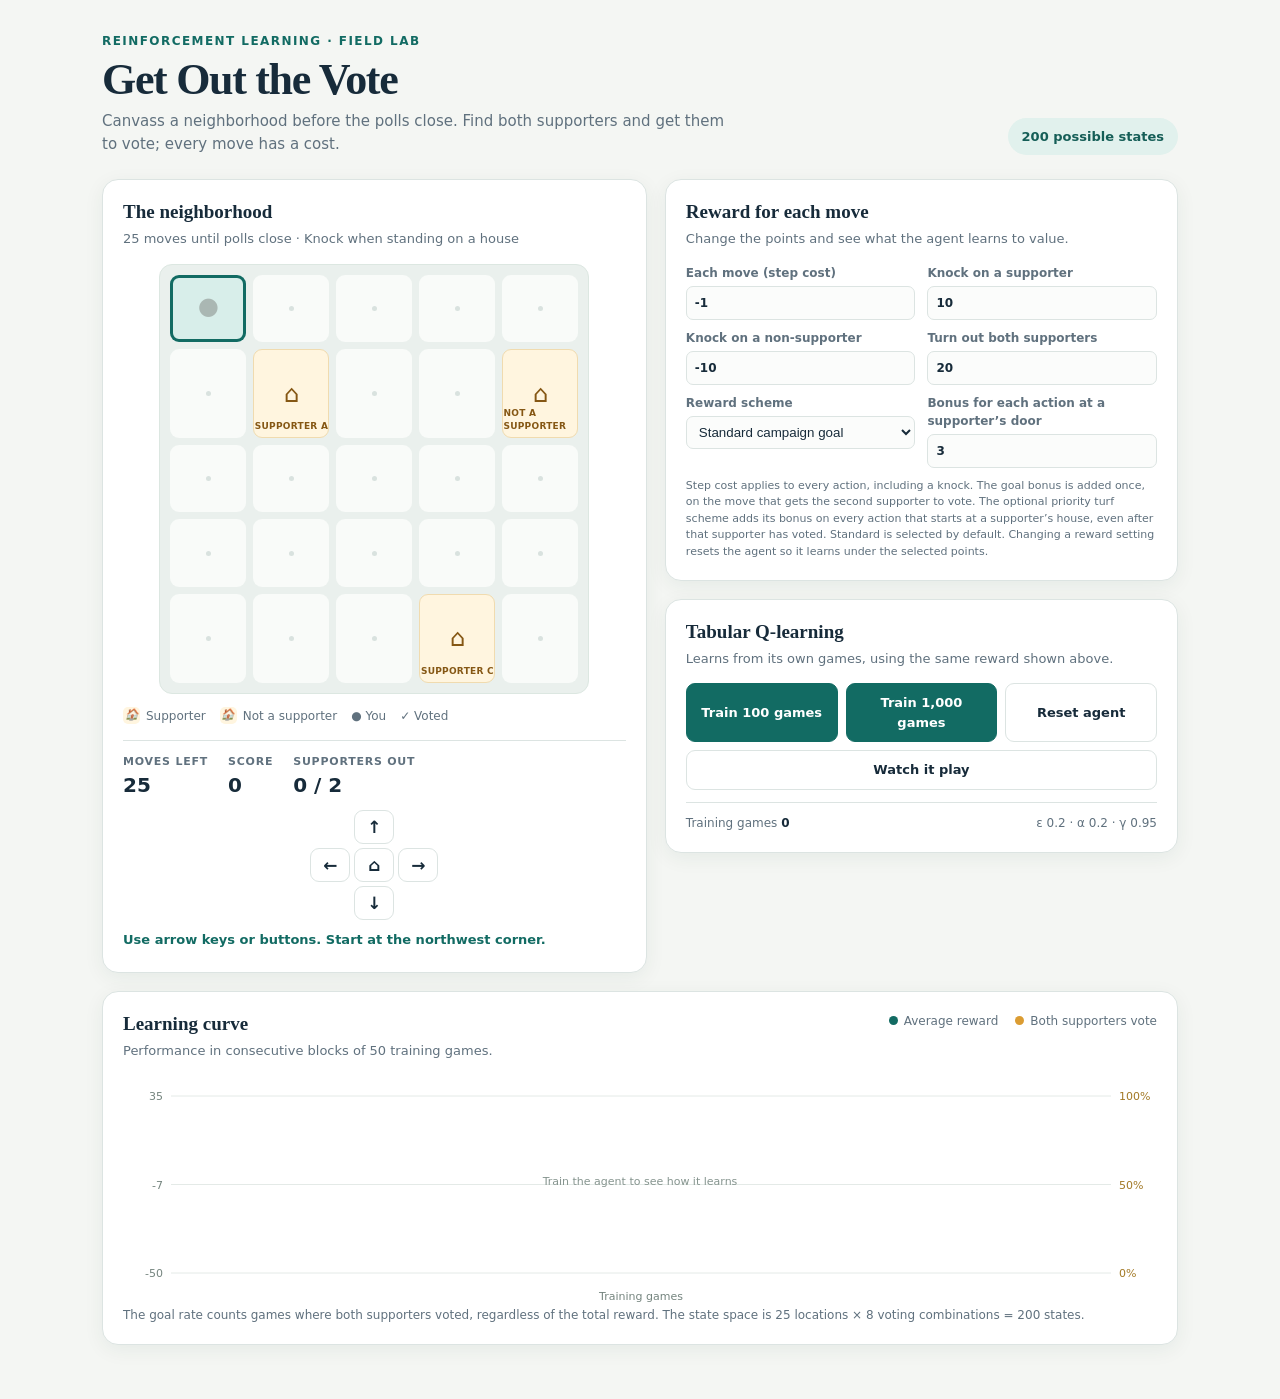
==== rl-game/index.html @ ceed0c21 "Add GOTV reinforcement learning game" ====
<!doctype html>
<html lang="en">
<head>
  <meta charset="utf-8">
  <meta name="viewport" content="width=device-width, initial-scale=1">
  <title>Get Out the Vote — Reinforcement Learning Lab</title>
  <style>
    :root { color-scheme: light; --ink:#172b3a; --muted:#60717e; --paper:#f4f6f3; --card:#fff; --line:#dce4e2; --teal:#126b63; --teal-light:#e1f1ed; --gold:#db9c32; --red:#bc5b54; }
    * { box-sizing:border-box }
    body { margin:0; background:var(--paper); color:var(--ink); font:15px/1.5 system-ui,-apple-system,BlinkMacSystemFont,"Segoe UI",sans-serif }
    button,input { font:inherit }
    button { cursor:pointer }
    .shell { max-width:1120px; margin:auto; padding:32px 22px 54px }
    header { display:flex; align-items:flex-end; justify-content:space-between; gap:20px; margin-bottom:24px }
    .eyebrow { color:var(--teal); font-size:12px; font-weight:800; letter-spacing:.12em; text-transform:uppercase }
    h1 { font-family:Georgia,serif; font-size:clamp(30px,5vw,44px); line-height:1.1; letter-spacing:-.03em; margin:6px 0 }
    header p { color:var(--muted); margin:0; max-width:640px }
    .state-count { background:var(--teal-light); border-radius:999px; padding:9px 14px; white-space:nowrap; color:#155e57; font-size:13px; font-weight:700 }
    .layout { display:grid; grid-template-columns:minmax(320px,1.03fr) minmax(360px,.97fr); gap:18px; align-items:start }
    .card { background:var(--card); border:1px solid var(--line); border-radius:16px; padding:20px; box-shadow:0 5px 20px #163c3510 }
    .card h2 { font:700 19px/1.25 Georgia,serif; margin:0 0 5px }
    .sub { color:var(--muted); font-size:13px; margin:0 0 15px }
    .board-wrap { max-width:430px; margin:auto }
    .board { display:grid; grid-template-columns:repeat(5,1fr); gap:7px; aspect-ratio:1; padding:10px; background:#eaf0ed; border-radius:13px; border:1px solid #dce7e1 }
    .cell { position:relative; border-radius:9px; background:#f9fbf9; display:grid; place-items:center; min-width:0; color:#aab7b3 }
    .cell::after { content:""; width:5px; height:5px; border-radius:50%; background:#d9e2df }
    .cell.house { background:#fff5df; color:#855714; border:1px solid #f0dbaf }
    .cell.house::after { display:none }
    .cell .house-icon { font-size:24px; line-height:1 }
    .cell .house-label { position:absolute; bottom:3px; font-size:9px; font-weight:800; text-transform:uppercase; letter-spacing:.03em }
    .cell.voted { background:#e2f2ed; border-color:#9bc9ba }
    .cell.voted .house-icon { filter:saturate(.85) }
    .cell.agent { box-shadow:inset 0 0 0 3px var(--teal); background:#d8eeea }
    .cell.agent .person { position:absolute; font-size:24px; z-index:2; transform:translateY(-2px) }
    .legend { display:flex; flex-wrap:wrap; gap:14px; color:var(--muted); font-size:12px; margin:13px 0 15px }
    .legend span { display:flex; align-items:center; gap:6px }
    .swatch { display:inline-grid; place-items:center; width:17px; height:17px; border-radius:5px; font-size:11px; background:#fff5df }
    .status { display:flex; justify-content:space-between; align-items:center; border-top:1px solid var(--line); padding-top:13px; margin-top:4px; gap:12px }
    .metrics { display:flex; gap:20px }
    .metric small { display:block; color:var(--muted); font-size:11px; text-transform:uppercase; letter-spacing:.07em; font-weight:700 }
    .metric strong { font-size:20px; font-variant-numeric:tabular-nums }
    .controls { display:grid; grid-template-columns:1fr 1fr; gap:8px }
    .btn { border:1px solid var(--line); border-radius:9px; padding:9px 12px; background:#fff; color:var(--ink); font-weight:700; font-size:13px; transition:.15s ease }
    .btn:hover:not(:disabled) { border-color:#9ab7ae; transform:translateY(-1px) }
    .btn:disabled { opacity:.5; cursor:not-allowed }
    .btn.primary { background:var(--teal); border-color:var(--teal); color:white }
    .btn.primary:hover:not(:disabled) { background:#0e5952 }
    .directions { display:grid; grid-template-columns:repeat(3,40px); justify-content:center; gap:4px; margin:10px auto 2px }
    .directions .btn { padding:5px; font-size:17px; line-height:1.3 }
    .directions .empty { visibility:hidden }
    .section-gap { margin-top:18px }
    .reward-grid { display:grid; grid-template-columns:1fr 1fr; gap:9px 12px }
    label { color:var(--muted); font-size:12px; font-weight:650 }
    .reward-input { display:flex; align-items:center; gap:8px; margin-top:4px }
    .reward-input input, .reward-input select { width:100%; min-width:0; padding:7px 8px; border:1px solid var(--line); border-radius:7px; color:var(--ink); background:#fbfcfb }
    .reward-note { margin:10px 0 0; color:var(--muted); font-size:11px }
    .agent-actions { display:flex; flex-wrap:wrap; gap:8px; margin:12px 0 8px }
    .agent-actions .btn { flex:1 1 125px }
    .agent-summary { display:flex; justify-content:space-between; gap:12px; border-top:1px solid var(--line); padding-top:11px; margin-top:12px; color:var(--muted); font-size:12px }
    .agent-summary strong { color:var(--ink); font-variant-numeric:tabular-nums }
    .chart-card { grid-column:1 / -1 }
    .chart-head { display:flex; justify-content:space-between; align-items:flex-start; gap:16px }
    .chart-key { display:flex; gap:17px; color:var(--muted); font-size:12px; white-space:nowrap }
    .key-dot { display:inline-block; height:9px; width:9px; border-radius:50%; background:var(--teal); margin-right:6px }
    .key-dot.gold { background:var(--gold) }
    .chart { display:block; width:100%; height:220px; margin-top:8px }
    .chart-caption { color:var(--muted); font-size:12px; margin:2px 0 0 }
    .notice { min-height:22px; margin-top:10px; font-size:13px; color:var(--teal); font-weight:650 }
    @media(max-width:780px) { header { align-items:flex-start; flex-direction:column } .layout { grid-template-columns:1fr } .chart-card { grid-column:auto } }
    @media(max-width:420px) { .shell { padding:22px 12px 36px } .card { padding:16px } .chart-head { flex-direction:column } .chart-key { white-space:normal } }
  </style>
</head>
<body>
  <main class="shell">
    <header>
      <div><div class="eyebrow">Reinforcement learning · field lab</div><h1>Get Out the Vote</h1><p>Canvass a neighborhood before the polls close. Find both supporters and get them to vote; every move has a cost.</p></div>
      <div class="state-count">200 possible states</div>
    </header>
    <div class="layout">
      <section class="card" aria-labelledby="game-title">
        <h2 id="game-title">The neighborhood</h2>
        <p class="sub">25 moves until polls close · Knock when standing on a house</p>
        <div class="board-wrap"><div class="board" id="board" role="grid" aria-label="Five by five neighborhood grid"></div></div>
        <div class="legend"><span><i class="swatch">🏠</i> Supporter</span><span><i class="swatch">🏠</i> Not a supporter</span><span>● You</span><span>✓ Voted</span></div>
        <div class="status">
          <div class="metrics"><div class="metric"><small>Moves left</small><strong id="moves-left">25</strong></div><div class="metric"><small>Score</small><strong id="score">0</strong></div><div class="metric"><small>Supporters out</small><strong id="turned-out">0 / 2</strong></div></div>
        </div>
        <div class="directions" aria-label="Move controls"><span class="empty"></span><button class="btn" data-human="up" aria-label="Move up">↑</button><span class="empty"></span><button class="btn" data-human="left" aria-label="Move left">←</button><button class="btn" data-human="knock" aria-label="Knock on this house">⌂</button><button class="btn" data-human="right" aria-label="Move right">→</button><span class="empty"></span><button class="btn" data-human="down" aria-label="Move down">↓</button><span class="empty"></span></div>
        <div class="notice" id="notice" aria-live="polite">Use arrow keys or buttons. Start at the northwest corner.</div>
      </section>
      <div>
        <section class="card" aria-labelledby="reward-title">
          <h2 id="reward-title">Reward for each move</h2>
          <p class="sub">Change the points and see what the agent learns to value.</p>
          <div class="reward-grid">
            <label>Each move (step cost)<span class="reward-input"><input type="number" id="r-step" value="-1" step="1"></span></label>
            <label>Knock on a supporter<span class="reward-input"><input type="number" id="r-support" value="10" step="1"></span></label>
            <label>Knock on a non-supporter<span class="reward-input"><input type="number" id="r-nonsupport" value="-10" step="1"></span></label>
            <label>Turn out both supporters<span class="reward-input"><input type="number" id="r-goal" value="20" step="1"></span></label>
            <label>Reward scheme<span class="reward-input"><select id="reward-scheme"><option value="standard">Standard campaign goal</option><option value="turf">Priority turf activity bonus</option></select></span></label>
            <label>Bonus for each action at a supporter’s door<span class="reward-input"><input type="number" id="r-turf" value="3" step="1"></span></label>
          </div>
          <p class="reward-note">Step cost applies to every action, including a knock. The goal bonus is added once, on the move that gets the second supporter to vote. The optional priority turf scheme adds its bonus on every action that starts at a supporter’s house, even after that supporter has voted. Standard is selected by default. Changing a reward setting resets the agent so it learns under the selected points.</p>
        </section>
        <section class="card section-gap" aria-labelledby="agent-title">
          <h2 id="agent-title">Tabular Q-learning</h2>
          <p class="sub">Learns from its own games, using the same reward shown above.</p>
          <div class="agent-actions"><button class="btn primary" id="train-100">Train 100 games</button><button class="btn primary" id="train-1000">Train 1,000 games</button><button class="btn" id="reset-agent">Reset agent</button><button class="btn" id="watch">Watch it play</button></div>
          <div class="agent-summary"><span>Training games <strong id="games-count">0</strong></span><span>ε 0.2 · α 0.2 · γ 0.95</span></div>
        </section>
      </div>
      <section class="card chart-card" aria-labelledby="chart-title">
        <div class="chart-head"><div><h2 id="chart-title">Learning curve</h2><p class="sub">Performance in consecutive blocks of 50 training games.</p></div><div class="chart-key"><span><i class="key-dot"></i>Average reward</span><span><i class="key-dot gold"></i>Both supporters vote</span></div></div>
        <canvas class="chart" id="chart" aria-label="Learning curve chart"></canvas>
        <p class="chart-caption">The goal rate counts games where both supporters voted, regardless of the total reward. The state space is 25 locations × 8 voting combinations = 200 states.</p>
      </section>
    </div>
  </main>
  <script>
    // One step-cost term, one door-outcome term, and a one-time real-goal bonus.
    function reward(event, points) {
      let total = 0;
      total += points.step; // Every action uses one move, so each action gets this cost.
      if (event.knock === "supporter") total += points.supporter; // Reward turning out a supporter, once.
      if (event.knock === "non-supporter") total += points.nonSupporter; // Apply the configured result of a non-supporter door.
      if (event.goalReached) total += points.goal; // Add a one-time bonus when the second supporter votes.
      if (event.atSupporterHouse) total += points.turfPresence; // Optional activity bonus, repeated on each action from a supporter house.
      return total;
    }

    const SIZE = 5, HORIZON = 25, ACTIONS = ["up", "right", "down", "left", "knock"];
    const houses = [
      { x: 1, y: 1, supporter: true, name: "A" },
      { x: 4, y: 1, supporter: false, name: "B" },
      { x: 3, y: 4, supporter: true, name: "C" }
    ];
    const points = { step: -1, supporter: 10, nonSupporter: -10, goal: 20, turfPresence: 0 };
    const rewardInputs = { step: "r-step", supporter: "r-support", nonSupporter: "r-nonsupport", goal: "r-goal", turf: "r-turf" };
    let human = freshState(), trainingGames = 0, q = new Map(), history = [], rng = seededRandom(172232), busy = false;

    function freshState() { return { x: 0, y: 0, votes: 0, moves: HORIZON, score: 0, done: false }; }
    function seededRandom(seed) {
      let value = seed >>> 0;
      return function() { value = (value + 0x6D2B79F5) >>> 0; let t = value; t = Math.imul(t ^ (t >>> 15), t | 1); t ^= t + Math.imul(t ^ (t >>> 7), t | 61); return ((t ^ (t >>> 14)) >>> 0) / 4294967296; };
    }
    function randomInt(max) { return Math.floor(rng() * max); }
    function key(s) { return `${s.x},${s.y},${s.votes}`; }
    function validActions(s) {
      const out = [];
      if (s.y > 0) out.push("up"); if (s.x < 4) out.push("right");
      if (s.y < 4) out.push("down"); if (s.x > 0) out.push("left");
      if (houses.some((h, i) => h.x === s.x && h.y === s.y && !(s.votes & (1 << i)))) out.push("knock");
      return out;
    }
    function transition(s, action) {
      const next = { ...s, moves: s.moves - 1 };
      const event = { knock: null, goalReached: false, atSupporterHouse: houses.some(h => h.supporter && h.x === s.x && h.y === s.y) };
      if (action === "up") next.y--; if (action === "right") next.x++;
      if (action === "down") next.y++; if (action === "left") next.x--;
      if (action === "knock") {
        const i = houses.findIndex(h => h.x === s.x && h.y === s.y);
        if (i >= 0 && !(s.votes & (1 << i))) {
          event.knock = houses[i].supporter ? "supporter" : "non-supporter";
          next.votes |= 1 << i;
          if (houses[i].supporter) {
            const wasGoal = houses.filter((h, j) => h.supporter && (s.votes & (1 << j))).length === 2;
            event.goalReached = !wasGoal && houses.filter((h, j) => h.supporter && (next.votes & (1 << j))).length === 2;
          }
        }
      }
      const pointsNow = reward(event, points);
      next.score += pointsNow;
      next.done = next.moves <= 0 || houses.filter((h, i) => h.supporter && (next.votes & (1 << i))).length === 2;
      return { state: next, reward: pointsNow, event };
    }
    function values(s) { const k = key(s); if (!q.has(k)) q.set(k, Object.fromEntries(ACTIONS.map(a => [a, 0]))); return q.get(k); }
    function choose(s, explore) {
      const acts = validActions(s);
      if (explore && rng() < 0.2) return acts[randomInt(acts.length)];
      const v = values(s), high = Math.max(...acts.map(a => v[a]));
      return acts.filter(a => v[a] === high)[randomInt(acts.filter(a => v[a] === high).length)];
    }
    function learnOne() {
      let s = freshState(), total = 0, goal = false;
      while (!s.done) {
        const action = choose(s, true), result = transition(s, action), next = result.state;
        const row = values(s), old = row[action];
        const future = next.done ? 0 : Math.max(...validActions(next).map(a => values(next)[a]));
        row[action] = old + 0.2 * (result.reward + 0.95 * future - old);
        s = next; total += result.reward; goal = goal || result.event.goalReached;
      }
      return { total, goal };
    }
    let pendingBlock = [];
    function trainTracked(count) {
      if (busy) return;
      const results = [];
      for (let i = 0; i < count; i++) { results.push(learnOne()); trainingGames++; if (trainingGames % 50 === 0) { const all = pendingBlock.concat(results); const last = all.slice(-50); history.push({ game: trainingGames, average: last.reduce((a, r) => a + r.total, 0) / last.length, rate: last.filter(r => r.goal).length / last.length }); pendingBlock = []; } }
      const remainder = trainingGames % 50;
      pendingBlock = remainder ? pendingBlock.concat(results.slice(-remainder)) : [];
      document.getElementById("games-count").textContent = trainingGames.toLocaleString(); drawChart();
      setNotice(`Trained ${count.toLocaleString()} games. The agent has seen ${trainingGames.toLocaleString()} in total.`);
    }
    function currentPoints() {
      for (const [name, id] of Object.entries(rewardInputs)) if (name !== "turf") points[name] = Number(document.getElementById(id).value) || 0;
      const scheme = document.getElementById("reward-scheme").value;
      points.turfPresence = scheme === "turf" ? Number(document.getElementById(rewardInputs.turf).value) || 0 : 0;
    }
    function resetAgent(message = "Agent reset. The seeded random sequence has restarted.") {
      q = new Map(); history = []; pendingBlock = []; trainingGames = 0; rng = seededRandom(172232);
      document.getElementById("games-count").textContent = "0"; drawChart(); setNotice(message);
    }
    function setNotice(message) { document.getElementById("notice").textContent = message; }
    function turnHuman(action) {
      if (human.done || busy) return;
      const acts = validActions(human);
      if (!acts.includes(action)) { if (action === "knock") setNotice("There is no unvisited house on this square."); return; }
      currentPoints(); const result = transition(human, action); human = result.state; render();
      const event = result.event;
      if (event.goalReached) setNotice("Both supporters voted! You reached the real goal.");
      else if (event.knock === "supporter") setNotice("A supporter is heading to the polls.");
      else if (event.knock === "non-supporter") setNotice("No supporter here. Keep canvassing.");
      else if (human.done) setNotice("Polls closed. Your final score is " + human.score + ".");
      else setNotice("Move made. " + human.moves + " moves left.");
    }
    function render() {
      const board = document.getElementById("board"); board.innerHTML = "";
      for (let y = 0; y < SIZE; y++) for (let x = 0; x < SIZE; x++) {
        const h = houses.find((v, i) => v.x === x && v.y === y), index = h ? houses.indexOf(h) : -1;
        const cell = document.createElement("div"); cell.className = "cell" + (h ? " house" : "") + (h && (human.votes & (1 << index)) ? " voted" : "") + (human.x === x && human.y === y ? " agent" : ""); cell.setAttribute("role", "gridcell");
        if (h) { const icon = document.createElement("span"); icon.className = "house-icon"; icon.textContent = "⌂"; const label = document.createElement("span"); label.className = "house-label"; label.textContent = h.supporter ? `Supporter ${h.name}` : "Not a supporter"; cell.append(icon, label); }
        if (human.x === x && human.y === y) { const person = document.createElement("span"); person.className = "person"; person.textContent = "●"; cell.append(person); }
        board.append(cell);
      }
      document.getElementById("moves-left").textContent = human.moves; document.getElementById("score").textContent = human.score;
      const turned = houses.filter((h, i) => h.supporter && (human.votes & (1 << i))).length;
      document.getElementById("turned-out").textContent = `${turned} / 2`;
      document.querySelectorAll("[data-human]").forEach(b => b.disabled = human.done || busy);
      document.getElementById("watch").disabled = busy;
      document.getElementById("train-100").disabled = busy;
      document.getElementById("train-1000").disabled = busy;
      document.getElementById("reset-agent").disabled = busy;
      Object.values(rewardInputs).forEach(id => document.getElementById(id).disabled = busy);
      document.getElementById("reward-scheme").disabled = busy;
    }
    function drawChart() {
      const canvas = document.getElementById("chart"), rect = canvas.getBoundingClientRect(), dpr = window.devicePixelRatio || 1;
      canvas.width = Math.max(1, rect.width * dpr); canvas.height = 220 * dpr;
      const ctx = canvas.getContext("2d"); ctx.scale(dpr, dpr);
      const w = rect.width, h = 220, pad = { l:48, r:46, t:12, b:31 }, cw = w - pad.l - pad.r, ch = h - pad.t - pad.b;
      ctx.clearRect(0, 0, w, h); ctx.font = "11px system-ui"; ctx.lineWidth = 1;
      const minY = Math.min(-50, ...history.map(p => p.average - 5)), maxY = Math.max(35, ...history.map(p => p.average + 5));
      const yFor = v => pad.t + ch * (1 - (v - minY) / (maxY - minY));
      [minY, (minY + maxY) / 2, maxY].forEach(v => { const y = yFor(v); ctx.strokeStyle = "#e4eae7"; ctx.beginPath(); ctx.moveTo(pad.l, y); ctx.lineTo(w - pad.r, y); ctx.stroke(); ctx.fillStyle = "#74847e"; ctx.textAlign = "right"; ctx.fillText(Math.round(v), pad.l - 8, y + 4); });
      [0, .5, 1].forEach(v => { const y = pad.t + ch * (1 - v); ctx.fillStyle = "#a27824"; ctx.textAlign = "left"; ctx.fillText(Math.round(v * 100) + "%", w - pad.r + 8, y + 4); });
      ctx.fillStyle = "#74847e"; ctx.textAlign = "center"; ctx.fillText("Training games", pad.l + cw / 2, h - 4);
      if (!history.length) { ctx.textAlign = "center"; ctx.fillStyle = "#85948e"; ctx.fillText("Train the agent to see how it learns", w / 2, pad.t + ch / 2); return; }
      const xFor = i => pad.l + (history.length === 1 ? cw / 2 : cw * i / (history.length - 1));
      const plot = (field, color, mapY) => { ctx.strokeStyle = color; ctx.lineWidth = 2; ctx.beginPath(); history.forEach((p, i) => { const x = xFor(i), y = mapY(p[field]); i ? ctx.lineTo(x, y) : ctx.moveTo(x, y); }); ctx.stroke(); history.forEach((p, i) => { ctx.fillStyle = color; ctx.beginPath(); ctx.arc(xFor(i), mapY(p[field]), 2.5, 0, Math.PI * 2); ctx.fill(); }); };
      plot("average", "#126b63", yFor); plot("rate", "#db9c32", v => pad.t + ch * (1 - v));
      ctx.fillStyle = "#74847e"; ctx.textAlign = "left"; ctx.fillText("50", pad.l, h - 16); ctx.textAlign = "right"; ctx.fillText(String(history[history.length - 1].game), w - pad.r, h - 16);
    }
    async function watchGame() {
      if (busy) return;
      currentPoints(); busy = true; human = freshState(); render(); setNotice("The agent is playing without exploration.");
      await new Promise(r => setTimeout(r, 350));
      while (!human.done) {
        const action = choose(human, false); human = transition(human, action).state; render();
        await new Promise(r => setTimeout(r, 280));
      }
      busy = false; render();
      const goal = houses.filter((h, i) => h.supporter && (human.votes & (1 << i))).length === 2;
      setNotice(goal ? `The agent turned out both supporters and scored ${human.score}.` : `Polls closed. The agent scored ${human.score} and turned out ${document.getElementById("turned-out").textContent}.`);
    }
    document.querySelectorAll("[data-human]").forEach(b => b.addEventListener("click", () => turnHuman(b.dataset.human)));
    document.addEventListener("keydown", e => { if (e.target.matches("input, textarea, select")) return; const map = { ArrowUp:"up", ArrowRight:"right", ArrowDown:"down", ArrowLeft:"left", " ":"knock", Enter:"knock" }; if (map[e.key]) { e.preventDefault(); turnHuman(map[e.key]); } });
    document.getElementById("train-100").addEventListener("click", () => { currentPoints(); trainTracked(100); });
    document.getElementById("train-1000").addEventListener("click", () => { currentPoints(); trainTracked(1000); });
    document.getElementById("reset-agent").addEventListener("click", () => resetAgent());
    document.getElementById("watch").addEventListener("click", watchGame);
    Object.values(rewardInputs).forEach(id => document.getElementById(id).addEventListener("change", () => { currentPoints(); resetAgent("Reward settings changed. The agent is ready to learn with the new points."); }));
    document.getElementById("reward-scheme").addEventListener("change", () => { currentPoints(); resetAgent("Reward scheme changed. The agent is ready to learn with the new points."); });
    window.addEventListener("resize", drawChart);
    render(); drawChart();
  </script>
</body>
</html>
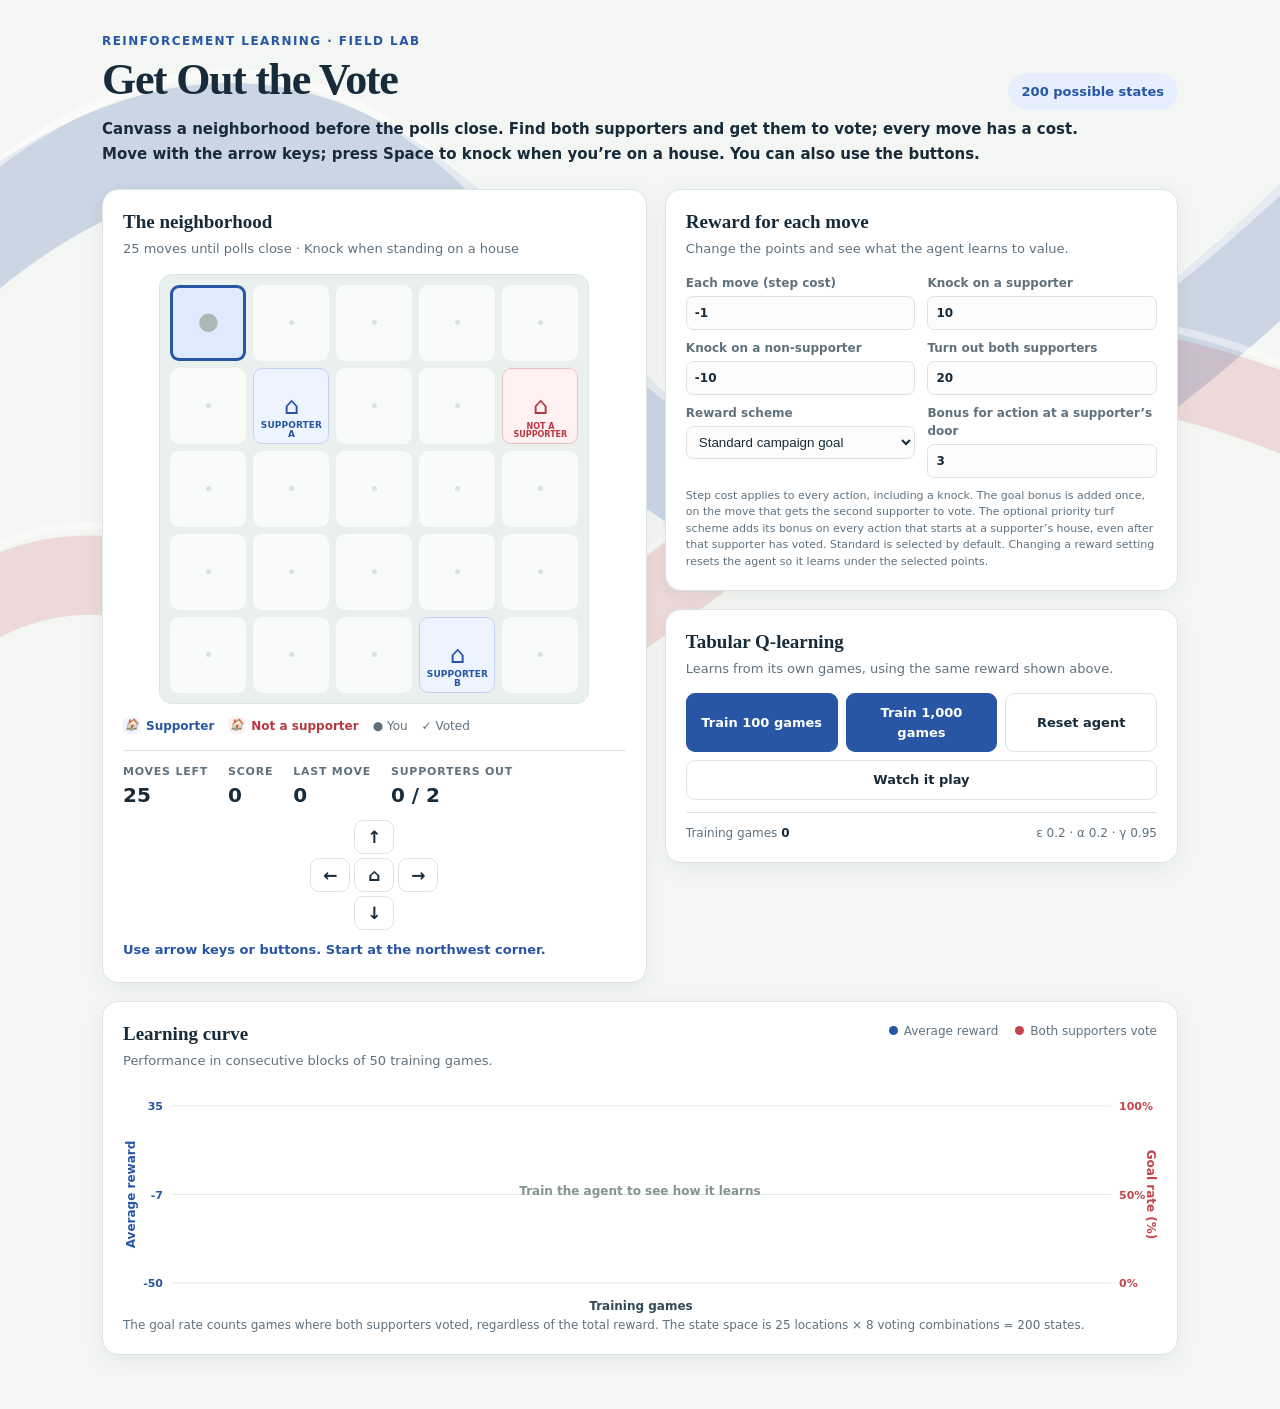
==== commit 81cdffbf: "Update index.html" ====
--- a/rl-game/index.html
+++ b/rl-game/index.html
@@ -5,38 +5,50 @@
   <meta name="viewport" content="width=device-width, initial-scale=1">
   <title>Get Out the Vote — Reinforcement Learning Lab</title>
   <style>
-    :root { color-scheme: light; --ink:#172b3a; --muted:#60717e; --paper:#f4f6f3; --card:#fff; --line:#dce4e2; --teal:#126b63; --teal-light:#e1f1ed; --gold:#db9c32; --red:#bc5b54; }
+    :root { color-scheme: light; --ink:#172b3a; --muted:#60717e; --paper:#f4f6f3; --card:#fff; --line:#dce4e2; --teal:#2856a5; --teal-light:#e7efff; --gold:#c5444c; --red:#bc3f4a; }
     * { box-sizing:border-box }
-    body { margin:0; background:var(--paper); color:var(--ink); font:15px/1.5 system-ui,-apple-system,BlinkMacSystemFont,"Segoe UI",sans-serif }
+    body { position:relative; isolation:isolate; min-height:100vh; margin:0; background:var(--paper); color:var(--ink); font:15px/1.5 system-ui,-apple-system,BlinkMacSystemFont,"Segoe UI",sans-serif }
+    body::before { content:""; position:fixed; z-index:-1; inset:0; pointer-events:none; background-image:url("data:image/svg+xml,%3Csvg xmlns='http://www.w3.org/2000/svg' viewBox='0 0 1600 1000' preserveAspectRatio='none'%3E%3Cpath d='M-120 340 C180 80 430 90 670 360 S1110 720 1730 170' fill='none' stroke='%232856a5' stroke-opacity='.2' stroke-width='118'/%3E%3Cpath d='M-100 720 C210 470 440 900 790 680 S1240 300 1710 500' fill='none' stroke='%23c5444c' stroke-opacity='.16' stroke-width='88'/%3E%3Cpath d='M-120 270 C180 10 430 20 670 290 S1110 650 1730 100' fill='none' stroke='%23ffffff' stroke-opacity='.5' stroke-width='10'/%3E%3Cpath d='M-100 665 C210 415 440 845 790 625 S1240 245 1710 445' fill='none' stroke='%23ffffff' stroke-opacity='.43' stroke-width='8'/%3E%3C/svg%3E"); background-size:cover; background-position:center; }
     button,input { font:inherit }
     button { cursor:pointer }
     .shell { max-width:1120px; margin:auto; padding:32px 22px 54px }
-    header { display:flex; align-items:flex-end; justify-content:space-between; gap:20px; margin-bottom:24px }
+    header { display:block; margin-bottom:24px }
+    .header-top { display:flex; align-items:flex-end; justify-content:space-between; gap:20px }
+    .header-copy { margin-top:8px }
+    .header-copy p { color:var(--ink); font-weight:650 }
+    .header-copy p + p { margin-top:2px }
     .eyebrow { color:var(--teal); font-size:12px; font-weight:800; letter-spacing:.12em; text-transform:uppercase }
     h1 { font-family:Georgia,serif; font-size:clamp(30px,5vw,44px); line-height:1.1; letter-spacing:-.03em; margin:6px 0 }
-    header p { color:var(--muted); margin:0; max-width:640px }
-    .state-count { background:var(--teal-light); border-radius:999px; padding:9px 14px; white-space:nowrap; color:#155e57; font-size:13px; font-weight:700 }
+    header p { color:var(--muted); margin:0; max-width:none }
+    .state-count { background:var(--teal-light); border-radius:999px; padding:9px 14px; white-space:nowrap; color:#2856a5; font-size:13px; font-weight:700 }
     .layout { display:grid; grid-template-columns:minmax(320px,1.03fr) minmax(360px,.97fr); gap:18px; align-items:start }
     .card { background:var(--card); border:1px solid var(--line); border-radius:16px; padding:20px; box-shadow:0 5px 20px #163c3510 }
     .card h2 { font:700 19px/1.25 Georgia,serif; margin:0 0 5px }
     .sub { color:var(--muted); font-size:13px; margin:0 0 15px }
     .board-wrap { max-width:430px; margin:auto }
-    .board { display:grid; grid-template-columns:repeat(5,1fr); gap:7px; aspect-ratio:1; padding:10px; background:#eaf0ed; border-radius:13px; border:1px solid #dce7e1 }
+    .board { display:grid; grid-template-columns:repeat(5,minmax(0,1fr)); grid-template-rows:repeat(5,minmax(0,1fr)); gap:7px; aspect-ratio:1; padding:10px; background:#eaf0ed; border-radius:13px; border:1px solid #dce7e1 }
     .cell { position:relative; border-radius:9px; background:#f9fbf9; display:grid; place-items:center; min-width:0; color:#aab7b3 }
     .cell::after { content:""; width:5px; height:5px; border-radius:50%; background:#d9e2df }
-    .cell.house { background:#fff5df; color:#855714; border:1px solid #f0dbaf }
+    .cell.house { border:1px solid transparent }
+    .cell.house.supporter { background:#edf3ff; color:#2856a5; border-color:#c2d2f2 }
+    .cell.house.non-supporter { background:#fff0f1; color:#b63843; border-color:#edc0c3 }
     .cell.house::after { display:none }
     .cell .house-icon { font-size:24px; line-height:1 }
-    .cell .house-label { position:absolute; bottom:3px; font-size:9px; font-weight:800; text-transform:uppercase; letter-spacing:.03em }
-    .cell.voted { background:#e2f2ed; border-color:#9bc9ba }
+    .cell .house-label { position:absolute; left:2px; right:2px; bottom:3px; text-align:center; font-size:9px; line-height:1.05; font-weight:800; text-transform:uppercase; letter-spacing:.01em }
+    .cell .house-label.long { font-size:8px; letter-spacing:0 }
+    .cell.house.supporter.voted { background:#dbe7ff; border-color:#91afe8 }
+    .cell.house.non-supporter.voted { background:#ffe0e2; border-color:#df9298 }
     .cell.voted .house-icon { filter:saturate(.85) }
-    .cell.agent { box-shadow:inset 0 0 0 3px var(--teal); background:#d8eeea }
+    .cell.agent { box-shadow:inset 0 0 0 3px var(--teal); background:#e0eaff }
     .cell.agent .person { position:absolute; font-size:24px; z-index:2; transform:translateY(-2px) }
     .legend { display:flex; flex-wrap:wrap; gap:14px; color:var(--muted); font-size:12px; margin:13px 0 15px }
     .legend span { display:flex; align-items:center; gap:6px }
-    .swatch { display:inline-grid; place-items:center; width:17px; height:17px; border-radius:5px; font-size:11px; background:#fff5df }
+    .legend .supporter-key { color:#2856a5; font-weight:700 }
+    .legend .non-supporter-key { color:#b63843; font-weight:700 }
+    .legend .non-supporter-key .swatch { background:#fff0f1 }
+    .swatch { display:inline-grid; place-items:center; width:17px; height:17px; border-radius:5px; font-size:11px; background:#edf3ff }
     .status { display:flex; justify-content:space-between; align-items:center; border-top:1px solid var(--line); padding-top:13px; margin-top:4px; gap:12px }
-    .metrics { display:flex; gap:20px }
+    .metrics { display:flex; flex-wrap:wrap; gap:10px 20px }
     .metric small { display:block; color:var(--muted); font-size:11px; text-transform:uppercase; letter-spacing:.07em; font-weight:700 }
     .metric strong { font-size:20px; font-variant-numeric:tabular-nums }
     .controls { display:grid; grid-template-columns:1fr 1fr; gap:8px }
@@ -66,24 +78,24 @@
     .chart { display:block; width:100%; height:220px; margin-top:8px }
     .chart-caption { color:var(--muted); font-size:12px; margin:2px 0 0 }
     .notice { min-height:22px; margin-top:10px; font-size:13px; color:var(--teal); font-weight:650 }
-    @media(max-width:780px) { header { align-items:flex-start; flex-direction:column } .layout { grid-template-columns:1fr } .chart-card { grid-column:auto } }
+    @media(max-width:780px) { .header-top { align-items:flex-start; flex-direction:column; gap:8px } .layout { grid-template-columns:1fr } .chart-card { grid-column:auto } }
     @media(max-width:420px) { .shell { padding:22px 12px 36px } .card { padding:16px } .chart-head { flex-direction:column } .chart-key { white-space:normal } }
   </style>
 </head>
 <body>
   <main class="shell">
     <header>
-      <div><div class="eyebrow">Reinforcement learning · field lab</div><h1>Get Out the Vote</h1><p>Canvass a neighborhood before the polls close. Find both supporters and get them to vote; every move has a cost.</p></div>
-      <div class="state-count">200 possible states</div>
+      <div class="header-top"><div><div class="eyebrow">Reinforcement learning · field lab</div><h1>Get Out the Vote</h1></div><div class="state-count">200 possible states</div></div>
+      <div class="header-copy"><p>Canvass a neighborhood before the polls close. Find both supporters and get them to vote; every move has a cost.</p><p>Move with the arrow keys; press Space to knock when you’re on a house. You can also use the buttons.</p></div>
     </header>
     <div class="layout">
       <section class="card" aria-labelledby="game-title">
         <h2 id="game-title">The neighborhood</h2>
         <p class="sub">25 moves until polls close · Knock when standing on a house</p>
         <div class="board-wrap"><div class="board" id="board" role="grid" aria-label="Five by five neighborhood grid"></div></div>
-        <div class="legend"><span><i class="swatch">🏠</i> Supporter</span><span><i class="swatch">🏠</i> Not a supporter</span><span>● You</span><span>✓ Voted</span></div>
+        <div class="legend"><span class="supporter-key"><i class="swatch">🏠</i> Supporter</span><span class="non-supporter-key"><i class="swatch">🏠</i> Not a supporter</span><span>● You</span><span>✓ Voted</span></div>
         <div class="status">
-          <div class="metrics"><div class="metric"><small>Moves left</small><strong id="moves-left">25</strong></div><div class="metric"><small>Score</small><strong id="score">0</strong></div><div class="metric"><small>Supporters out</small><strong id="turned-out">0 / 2</strong></div></div>
+          <div class="metrics"><div class="metric"><small>Moves left</small><strong id="moves-left">25</strong></div><div class="metric"><small>Score</small><strong id="score">0</strong></div><div class="metric"><small>Last move</small><strong id="last-reward">0</strong></div><div class="metric"><small>Supporters out</small><strong id="turned-out">0 / 2</strong></div></div>
         </div>
         <div class="directions" aria-label="Move controls"><span class="empty"></span><button class="btn" data-human="up" aria-label="Move up">↑</button><span class="empty"></span><button class="btn" data-human="left" aria-label="Move left">←</button><button class="btn" data-human="knock" aria-label="Knock on this house">⌂</button><button class="btn" data-human="right" aria-label="Move right">→</button><span class="empty"></span><button class="btn" data-human="down" aria-label="Move down">↓</button><span class="empty"></span></div>
         <div class="notice" id="notice" aria-live="polite">Use arrow keys or buttons. Start at the northwest corner.</div>
@@ -98,7 +110,7 @@
             <label>Knock on a non-supporter<span class="reward-input"><input type="number" id="r-nonsupport" value="-10" step="1"></span></label>
             <label>Turn out both supporters<span class="reward-input"><input type="number" id="r-goal" value="20" step="1"></span></label>
             <label>Reward scheme<span class="reward-input"><select id="reward-scheme"><option value="standard">Standard campaign goal</option><option value="turf">Priority turf activity bonus</option></select></span></label>
-            <label>Bonus for each action at a supporter’s door<span class="reward-input"><input type="number" id="r-turf" value="3" step="1"></span></label>
+            <label>Bonus for action at a supporter’s door<span class="reward-input"><input type="number" id="r-turf" value="3" step="1"></span></label>
           </div>
           <p class="reward-note">Step cost applies to every action, including a knock. The goal bonus is added once, on the move that gets the second supporter to vote. The optional priority turf scheme adds its bonus on every action that starts at a supporter’s house, even after that supporter has voted. Standard is selected by default. Changing a reward setting resets the agent so it learns under the selected points.</p>
         </section>
@@ -131,14 +143,14 @@
     const SIZE = 5, HORIZON = 25, ACTIONS = ["up", "right", "down", "left", "knock"];
     const houses = [
       { x: 1, y: 1, supporter: true, name: "A" },
-      { x: 4, y: 1, supporter: false, name: "B" },
-      { x: 3, y: 4, supporter: true, name: "C" }
+      { x: 4, y: 1, supporter: false, name: "C" },
+      { x: 3, y: 4, supporter: true, name: "B" }
     ];
     const points = { step: -1, supporter: 10, nonSupporter: -10, goal: 20, turfPresence: 0 };
     const rewardInputs = { step: "r-step", supporter: "r-support", nonSupporter: "r-nonsupport", goal: "r-goal", turf: "r-turf" };
     let human = freshState(), trainingGames = 0, q = new Map(), history = [], rng = seededRandom(172232), busy = false;
 
-    function freshState() { return { x: 0, y: 0, votes: 0, moves: HORIZON, score: 0, done: false }; }
+    function freshState() { return { x: 0, y: 0, votes: 0, moves: HORIZON, score: 0, lastReward: 0, done: false }; }
     function seededRandom(seed) {
       let value = seed >>> 0;
       return function() { value = (value + 0x6D2B79F5) >>> 0; let t = value; t = Math.imul(t ^ (t >>> 15), t | 1); t ^= t + Math.imul(t ^ (t >>> 7), t | 61); return ((t ^ (t >>> 14)) >>> 0) / 4294967296; };
@@ -170,6 +182,7 @@
       }
       const pointsNow = reward(event, points);
       next.score += pointsNow;
+      next.lastReward = pointsNow;
       next.done = next.moves <= 0 || houses.filter((h, i) => h.supporter && (next.votes & (1 << i))).length === 2;
       return { state: next, reward: pointsNow, event };
     }
@@ -227,12 +240,13 @@
       const board = document.getElementById("board"); board.innerHTML = "";
       for (let y = 0; y < SIZE; y++) for (let x = 0; x < SIZE; x++) {
         const h = houses.find((v, i) => v.x === x && v.y === y), index = h ? houses.indexOf(h) : -1;
-        const cell = document.createElement("div"); cell.className = "cell" + (h ? " house" : "") + (h && (human.votes & (1 << index)) ? " voted" : "") + (human.x === x && human.y === y ? " agent" : ""); cell.setAttribute("role", "gridcell");
-        if (h) { const icon = document.createElement("span"); icon.className = "house-icon"; icon.textContent = "⌂"; const label = document.createElement("span"); label.className = "house-label"; label.textContent = h.supporter ? `Supporter ${h.name}` : "Not a supporter"; cell.append(icon, label); }
+        const cell = document.createElement("div"); cell.className = "cell" + (h ? ` house ${h.supporter ? "supporter" : "non-supporter"}` : "") + (h && (human.votes & (1 << index)) ? " voted" : "") + (human.x === x && human.y === y ? " agent" : ""); cell.setAttribute("role", "gridcell");
+        if (h) { const icon = document.createElement("span"); icon.className = "house-icon"; icon.textContent = "⌂"; const label = document.createElement("span"); label.className = "house-label" + (h.supporter ? "" : " long"); label.textContent = h.supporter ? `Supporter ${h.name}` : "Not a supporter"; cell.append(icon, label); }
         if (human.x === x && human.y === y) { const person = document.createElement("span"); person.className = "person"; person.textContent = "●"; cell.append(person); }
         board.append(cell);
       }
       document.getElementById("moves-left").textContent = human.moves; document.getElementById("score").textContent = human.score;
+      document.getElementById("last-reward").textContent = human.lastReward > 0 ? `+${human.lastReward}` : human.lastReward;
       const turned = houses.filter((h, i) => h.supporter && (human.votes & (1 << i))).length;
       document.getElementById("turned-out").textContent = `${turned} / 2`;
       document.querySelectorAll("[data-human]").forEach(b => b.disabled = human.done || busy);
@@ -251,13 +265,15 @@
       ctx.clearRect(0, 0, w, h); ctx.font = "11px system-ui"; ctx.lineWidth = 1;
       const minY = Math.min(-50, ...history.map(p => p.average - 5)), maxY = Math.max(35, ...history.map(p => p.average + 5));
       const yFor = v => pad.t + ch * (1 - (v - minY) / (maxY - minY));
-      [minY, (minY + maxY) / 2, maxY].forEach(v => { const y = yFor(v); ctx.strokeStyle = "#e4eae7"; ctx.beginPath(); ctx.moveTo(pad.l, y); ctx.lineTo(w - pad.r, y); ctx.stroke(); ctx.fillStyle = "#74847e"; ctx.textAlign = "right"; ctx.fillText(Math.round(v), pad.l - 8, y + 4); });
-      [0, .5, 1].forEach(v => { const y = pad.t + ch * (1 - v); ctx.fillStyle = "#a27824"; ctx.textAlign = "left"; ctx.fillText(Math.round(v * 100) + "%", w - pad.r + 8, y + 4); });
-      ctx.fillStyle = "#74847e"; ctx.textAlign = "center"; ctx.fillText("Training games", pad.l + cw / 2, h - 4);
+      [minY, (minY + maxY) / 2, maxY].forEach(v => { const y = yFor(v); ctx.strokeStyle = "#e4eae7"; ctx.beginPath(); ctx.moveTo(pad.l, y); ctx.lineTo(w - pad.r, y); ctx.stroke(); ctx.fillStyle = "#2856a5"; ctx.font = "600 11px system-ui"; ctx.textAlign = "right"; ctx.fillText(Math.round(v), pad.l - 8, y + 4); });
+      [0, .5, 1].forEach(v => { const y = pad.t + ch * (1 - v); ctx.fillStyle = "#c5444c"; ctx.font = "600 11px system-ui"; ctx.textAlign = "left"; ctx.fillText(Math.round(v * 100) + "%", w - pad.r + 8, y + 4); });
+      ctx.save(); ctx.translate(12, pad.t + ch / 2); ctx.rotate(-Math.PI / 2); ctx.fillStyle = "#2856a5"; ctx.font = "700 12px system-ui"; ctx.textAlign = "center"; ctx.fillText("Average reward", 0, 0); ctx.restore();
+      ctx.save(); ctx.translate(w - 10, pad.t + ch / 2); ctx.rotate(Math.PI / 2); ctx.fillStyle = "#c5444c"; ctx.font = "700 12px system-ui"; ctx.textAlign = "center"; ctx.fillText("Goal rate (%)", 0, 0); ctx.restore();
+      ctx.fillStyle = "#344958"; ctx.font = "700 12px system-ui"; ctx.textAlign = "center"; ctx.fillText("Training games", pad.l + cw / 2, h - 4);
       if (!history.length) { ctx.textAlign = "center"; ctx.fillStyle = "#85948e"; ctx.fillText("Train the agent to see how it learns", w / 2, pad.t + ch / 2); return; }
       const xFor = i => pad.l + (history.length === 1 ? cw / 2 : cw * i / (history.length - 1));
       const plot = (field, color, mapY) => { ctx.strokeStyle = color; ctx.lineWidth = 2; ctx.beginPath(); history.forEach((p, i) => { const x = xFor(i), y = mapY(p[field]); i ? ctx.lineTo(x, y) : ctx.moveTo(x, y); }); ctx.stroke(); history.forEach((p, i) => { ctx.fillStyle = color; ctx.beginPath(); ctx.arc(xFor(i), mapY(p[field]), 2.5, 0, Math.PI * 2); ctx.fill(); }); };
-      plot("average", "#126b63", yFor); plot("rate", "#db9c32", v => pad.t + ch * (1 - v));
+      plot("average", "#2856a5", yFor); plot("rate", "#c5444c", v => pad.t + ch * (1 - v));
       ctx.fillStyle = "#74847e"; ctx.textAlign = "left"; ctx.fillText("50", pad.l, h - 16); ctx.textAlign = "right"; ctx.fillText(String(history[history.length - 1].game), w - pad.r, h - 16);
     }
     async function watchGame() {
